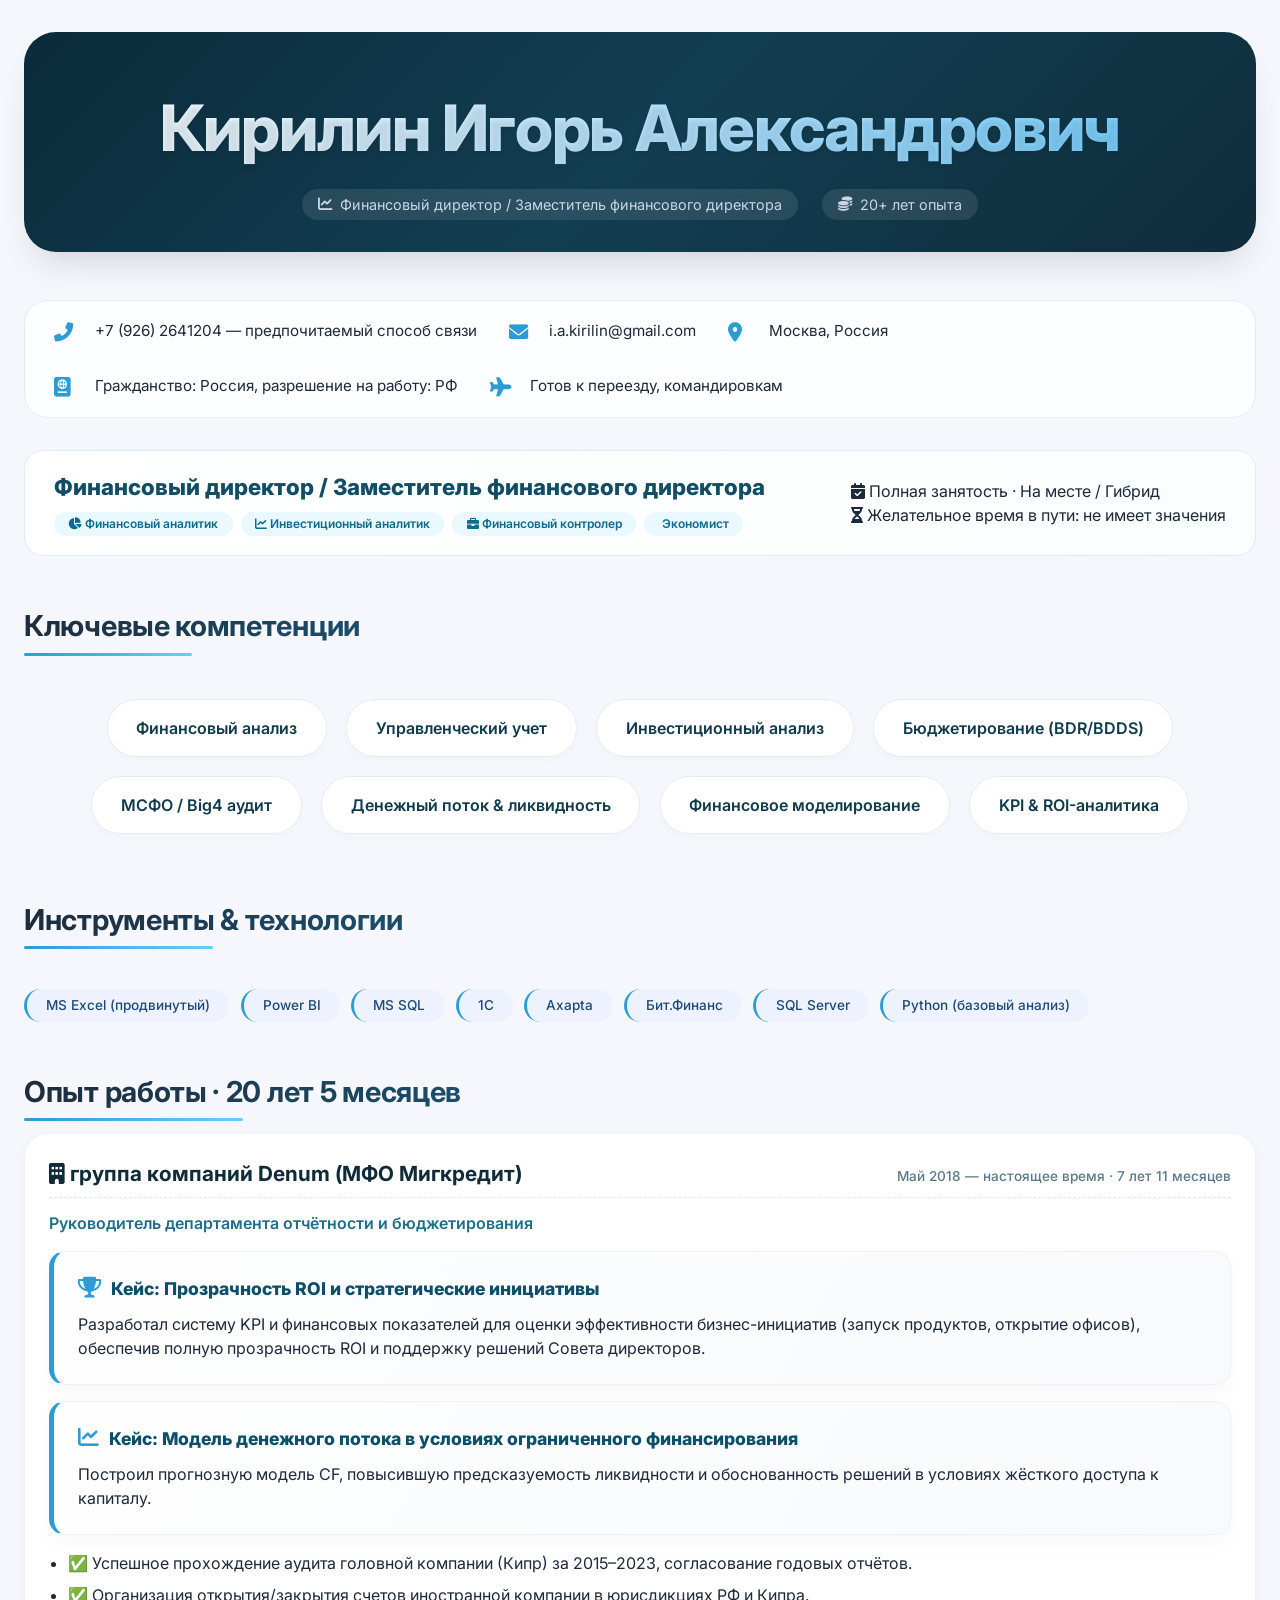
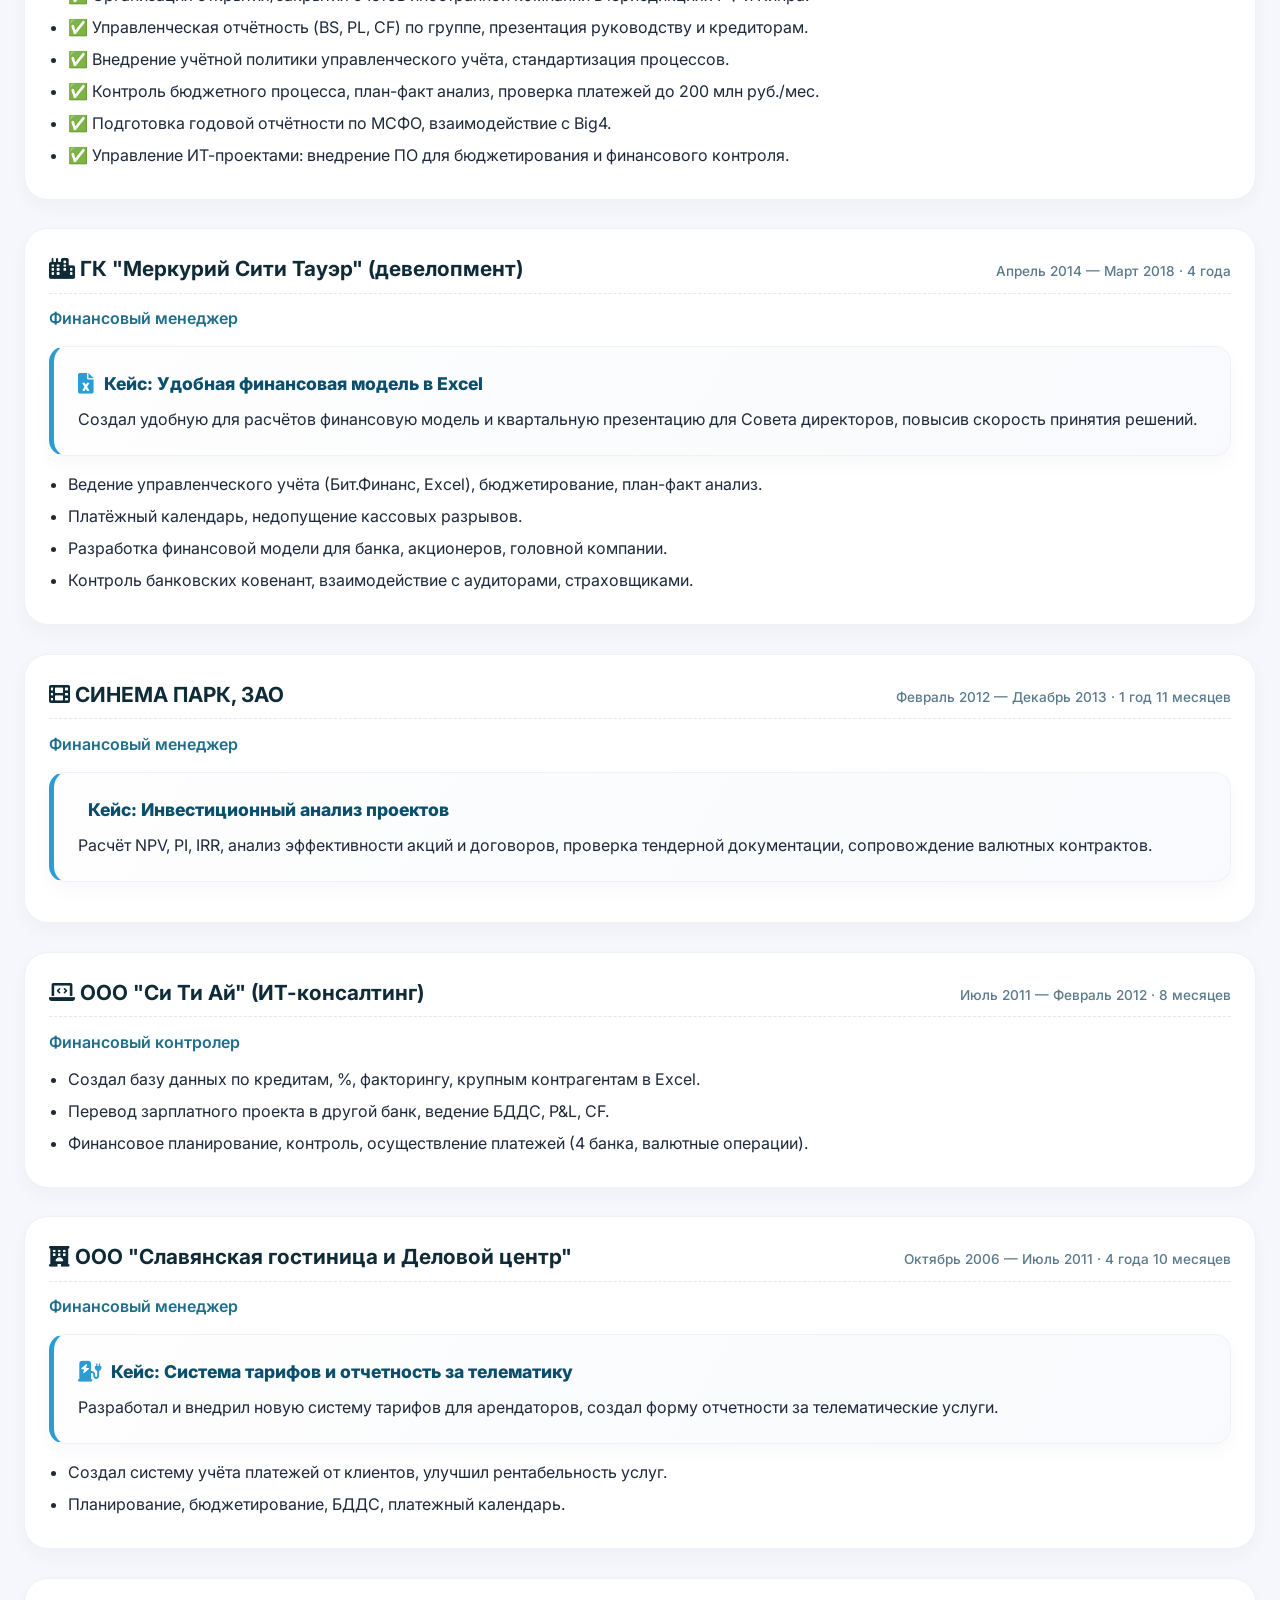
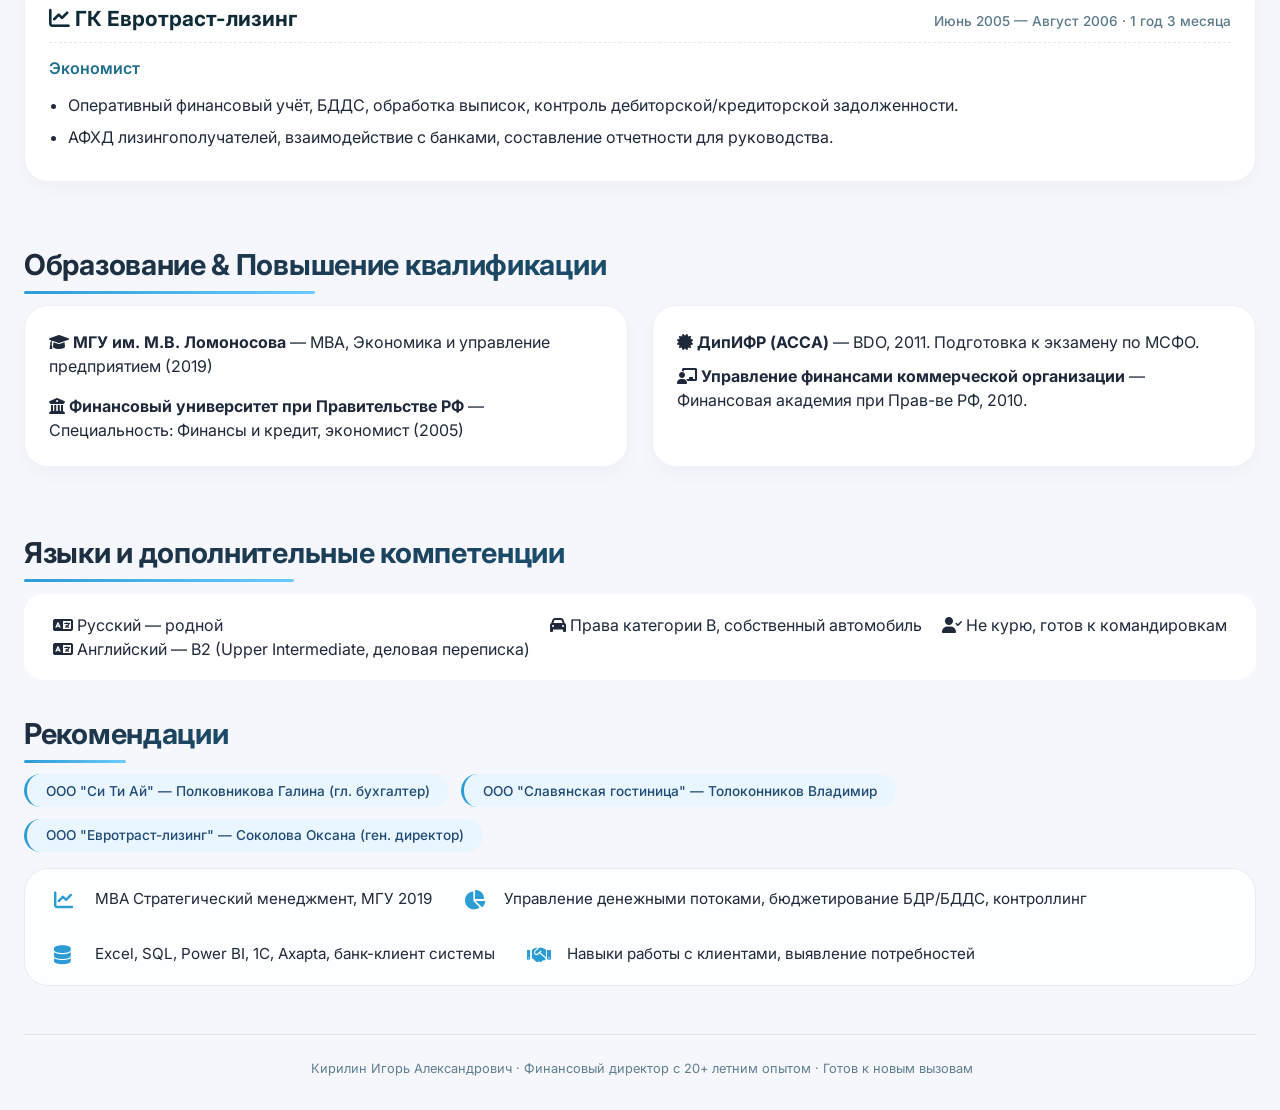
==== index.html @ cd9cd16f "index.html" ====
<html lang="ru">
<head>
  <meta charset="UTF-8">
  <meta name="viewport" content="width=device-width, initial-scale=1.0, viewport-fit=cover">
  <title>Игорь Кирилин | Финансовый директор | Резюме</title>
  <link rel="preconnect" href="https://fonts.googleapis.com">
  <link rel="preconnect" href="https://fonts.gstatic.com" crossorigin>
  <link href="https://fonts.googleapis.com/css2?family=Inter:opsz,wght@14..32,300;14..32,400;14..32,500;14..32,600;14..32,700;14..32,800&display=swap" rel="stylesheet">
  <link rel="stylesheet" href="https://cdnjs.cloudflare.com/ajax/libs/font-awesome/6.0.0-beta3/css/all.min.css">
  <style>
    * {
      margin: 0;
      padding: 0;
      box-sizing: border-box;
    }

    body {
      font-family: 'Inter', sans-serif;
      background: #f5f7fc;
      color: #1e293b;
      line-height: 1.5;
      scroll-behavior: smooth;
    }

    .container {
      max-width: 1280px;
      margin: 0 auto;
      padding: 2rem 1.5rem;
    }

    /* Современный градиентный заголовок с прозрачностью текста */
    .hero {
      text-align: center;
      margin-bottom: 3rem;
      padding: 3rem 1rem 2rem;
      background: linear-gradient(135deg, #0b2b3b 0%, #123e52 50%, #0f2c3a 100%);
      border-radius: 2rem;
      box-shadow: 0 20px 35px -12px rgba(0,0,0,0.15);
    }

    .hero-name {
      font-size: clamp(2.2rem, 7vw, 4rem);
      font-weight: 800;
      background: linear-gradient(120deg, #FFFFFF, #B9E6FF, #6BCBFF);
      background-clip: text;
      -webkit-background-clip: text;
      color: transparent;
      letter-spacing: -0.02em;
      text-shadow: 0 2px 5px rgba(0,0,0,0.1);
      margin-bottom: 0.5rem;
    }

    .hero-tagline {
      font-size: 1.2rem;
      color: #cbd5e6;
      display: flex;
      flex-wrap: wrap;
      justify-content: center;
      gap: 1.5rem;
      margin-top: 0.8rem;
    }

    .hero-tagline span {
      display: inline-flex;
      align-items: center;
      gap: 8px;
      background: rgba(255,255,255,0.1);
      backdrop-filter: blur(4px);
      padding: 0.3rem 1rem;
      border-radius: 40px;
      font-size: 0.9rem;
    }

    /* Карточки навыков с анимацией при наведении */
    .skills-grid {
      display: flex;
      flex-wrap: wrap;
      gap: 1.2rem;
      justify-content: center;
      margin: 2rem 0;
    }
    .skill-card {
      background: white;
      padding: 1rem 1.8rem;
      border-radius: 60px;
      font-weight: 600;
      font-size: 1rem;
      box-shadow: 0 4px 10px rgba(0,0,0,0.02);
      border: 1px solid #e2edf2;
      transition: all 0.3s ease;
      cursor: default;
      backdrop-filter: blur(2px);
      color: #0f3b4c;
    }
    .skill-card:hover {
      transform: translateY(-5px) scale(1.02);
      background: linear-gradient(145deg, #ffffff, #f0f9ff);
      border-color: #2c9cd4;
      box-shadow: 0 15px 25px -12px rgba(28, 125, 180, 0.25);
      color: #106a8f;
    }

    /* Сетка инструментов в виде тегов */
    .tools-tag-cloud {
      display: flex;
      flex-wrap: wrap;
      gap: 0.7rem;
      margin: 1.8rem 0 1rem;
    }
    .tools-tag {
      background: #eef2ff;
      padding: 0.4rem 1.2rem;
      border-radius: 30px;
      font-size: 0.85rem;
      font-weight: 500;
      color: #1e4a76;
      transition: all 0.2s;
      border-left: 3px solid #2c9cd4;
    }
    .tools-tag:hover {
      background: #2c9cd4;
      color: white;
      transform: translateY(-2px);
    }

    /* акцентные элементы и визуальная иерархия */
    .section-title {
      font-size: 1.8rem;
      font-weight: 700;
      margin: 2rem 0 1.2rem 0;
      position: relative;
      display: inline-block;
      background: linear-gradient(135deg, #1e2a3a, #1b4f6e);
      background-clip: text;
      -webkit-background-clip: text;
      color: transparent;
      letter-spacing: -0.3px;
    }
    .section-title:after {
      content: '';
      position: absolute;
      bottom: -8px;
      left: 0;
      width: 50%;
      height: 3px;
      background: linear-gradient(90deg, #2c9cd4, #6bcbff);
      border-radius: 3px;
    }

    .job-card, .case-block {
      background: white;
      border-radius: 1.5rem;
      padding: 1.5rem;
      margin-bottom: 1.8rem;
      box-shadow: 0 8px 20px rgba(0,0,0,0.03);
      border: 1px solid #eef2f8;
      transition: all 0.25s;
    }
    .job-card:hover {
      border-color: #cbe5fe;
      box-shadow: 0 15px 30px -12px rgba(0, 80, 100, 0.1);
    }

    /* выделенные блоки кейсов */
    .case-block {
      background: linear-gradient(120deg, #fefefe, #f8fafd);
      border-left: 5px solid #2c9cd4;
      border-radius: 1rem;
      margin: 1rem 0;
    }
    .case-title {
      font-weight: 800;
      color: #0b4f6c;
      font-size: 1.1rem;
      display: flex;
      align-items: center;
      gap: 0.6rem;
      margin-bottom: 0.6rem;
    }
    .case-title i {
      color: #2c9cd4;
      font-size: 1.3rem;
    }

    .company-header {
      display: flex;
      justify-content: space-between;
      flex-wrap: wrap;
      align-items: baseline;
      margin-bottom: 0.8rem;
      border-bottom: 1px dashed #e2e8f0;
      padding-bottom: 0.5rem;
    }
    .company-name {
      font-size: 1.3rem;
      font-weight: 700;
      color: #0f2b38;
    }
    .date {
      font-weight: 500;
      color: #5a7a8c;
      font-size: 0.85rem;
    }
    .position {
      font-weight: 600;
      color: #1f6e8c;
      margin: 0.6rem 0;
      font-size: 1rem;
    }
    .achievements {
      margin-top: 0.8rem;
      padding-left: 1.2rem;
    }
    .achievements li {
      margin-bottom: 0.5rem;
    }
    .grid-2col {
      display: grid;
      grid-template-columns: repeat(auto-fit, minmax(300px, 1fr));
      gap: 1.5rem;
    }

    .info-row {
      display: flex;
      flex-wrap: wrap;
      gap: 2rem;
      background: #ffffffcc;
      backdrop-filter: blur(4px);
      border-radius: 1.5rem;
      padding: 1.2rem 1.8rem;
      margin-bottom: 2rem;
      border: 1px solid #e2edf2;
    }
    .info-item {
      display: flex;
      align-items: center;
      gap: 12px;
      font-size: 0.95rem;
    }
    .info-item i {
      width: 1.8rem;
      color: #2c9cd4;
      font-size: 1.2rem;
    }

    /* адаптивность */
    @media (max-width: 768px) {
      .container {
        padding: 1rem;
      }
      .hero {
        padding: 1.8rem 1rem;
      }
      .company-header {
        flex-direction: column;
        gap: 6px;
      }
      .section-title {
        font-size: 1.5rem;
      }
      .info-row {
        flex-direction: column;
        gap: 0.8rem;
      }
      .skill-card {
        padding: 0.6rem 1.2rem;
        font-size: 0.85rem;
      }
    }

    .badge-accent {
      background: #eaf9ff;
      border-radius: 40px;
      padding: 0.2rem 0.9rem;
      font-size: 0.75rem;
      font-weight: 600;
      color: #0c6b8f;
      display: inline-block;
    }
    .contact-buttons {
      margin-top: 0.5rem;
    }
    footer {
      text-align: center;
      margin-top: 3rem;
      padding-top: 1.5rem;
      border-top: 1px solid #dce5ec;
      color: #5f7f90;
      font-size: 0.8rem;
    }
    .language-tag, .driving-tag {
      background: #ecfdf5;
      padding: 0.2rem 1rem;
      border-radius: 20px;
      display: inline-flex;
      align-items: center;
      gap: 5px;
    }
  </style>
</head>
<body>
<div class="container">
  <!-- Герой с градиентным прозрачным текстом -->
  <div class="hero">
    <div class="hero-name">Кирилин Игорь Александрович</div>
    <div class="hero-tagline">
      <span><i class="fas fa-chart-line"></i> Финансовый директор / Заместитель финансового директора</span>
      <span><i class="fas fa-coins"></i> 20+ лет опыта</span>
    </div>
  </div>

  <!-- Контактная информация + личные данные -->
  <div class="info-row">
    <div class="info-item"><i class="fas fa-phone-alt"></i> +7 (926) 2641204 — предпочитаемый способ связи</div>
    <div class="info-item"><i class="fas fa-envelope"></i> i.a.kirilin@gmail.com</div>
    <div class="info-item"><i class="fas fa-map-marker-alt"></i> Москва, Россия</div>
    <div class="info-item"><i class="fas fa-passport"></i> Гражданство: Россия, разрешение на работу: РФ</div>
    <div class="info-item"><i class="fas fa-plane"></i> Готов к переезду, командировкам</div>
  </div>

  <!-- Желаемая позиция и специализации -->
  <div style="background: linear-gradient(115deg, #ffffff, #fbfefe); border-radius: 1.2rem; padding: 1.2rem 1.8rem; margin-bottom: 1rem; border: 1px solid #dceef5;">
    <div style="display: flex; flex-wrap: wrap; justify-content: space-between; align-items: center; gap: 1rem;">
      <div>
        <h3 style="font-weight: 800; font-size: 1.4rem; color: #114e66;">Финансовый директор / Заместитель финансового директора</h3>
        <div style="display: flex; flex-wrap: wrap; gap: 0.5rem; margin-top: 0.5rem;">
          <span class="badge-accent"><i class="fas fa-chart-pie"></i> Финансовый аналитик</span>
          <span class="badge-accent"><i class="fas fa-chart-line"></i> Инвестиционный аналитик</span>
          <span class="badge-accent"><i class="fas fa-briefcase"></i> Финансовый контролер</span>
          <span class="badge-accent"><i class="fas fa-chart-simple"></i> Экономист</span>
        </div>
      </div>
      <div>
        <div><i class="fas fa-calendar-check"></i> Полная занятость · На месте / Гибрид</div>
        <div><i class="fas fa-hourglass-half"></i> Желательное время в пути: не имеет значения</div>
      </div>
    </div>
  </div>

  <!-- Карточки навыков (навыки с анимацией) -->
  <div>
    <div class="section-title">Ключевые компетенции</div>
    <div class="skills-grid">
      <div class="skill-card">Финансовый анализ</div>
      <div class="skill-card">Управленческий учет</div>
      <div class="skill-card">Инвестиционный анализ</div>
      <div class="skill-card">Бюджетирование (BDR/BDDS)</div>
      <div class="skill-card">МСФО / Big4 аудит</div>
      <div class="skill-card">Денежный поток & ликвидность</div>
      <div class="skill-card">Финансовое моделирование</div>
      <div class="skill-card">KPI & ROI-аналитика</div>
    </div>
  </div>

  <!-- Сетка инструментов в виде тегов -->
  <div>
    <div class="section-title">Инструменты & технологии</div>
    <div class="tools-tag-cloud">
      <span class="tools-tag">MS Excel (продвинутый)</span>
      <span class="tools-tag">Power BI</span>
      <span class="tools-tag">MS SQL</span>
      <span class="tools-tag">1С</span>
      <span class="tools-tag">Axapta</span>
      <span class="tools-tag">Бит.Финанс</span>
      <span class="tools-tag">SQL Server</span>
      <span class="tools-tag">Python (базовый анализ)</span>
    </div>
  </div>

  <!-- Опыт работы с примерами кейсов в выделенных блоках -->
  <div>
    <div class="section-title">Опыт работы · 20 лет 5 месяцев</div>
    
    <!-- Кейс 1: группа Denum -->
    <div class="job-card">
      <div class="company-header">
        <span class="company-name"><i class="fas fa-building"></i> группа компаний Denum (МФО Мигкредит)</span>
        <span class="date">Май 2018 — настоящее время · 7 лет 11 месяцев</span>
      </div>
      <div class="position">Руководитель департамента отчётности и бюджетирования</div>
      <div class="case-block">
        <div class="case-title"><i class="fas fa-trophy"></i> Кейс: Прозрачность ROI и стратегические инициативы</div>
        <div>Разработал систему KPI и финансовых показателей для оценки эффективности бизнес-инициатив (запуск продуктов, открытие офисов), обеспечив полную прозрачность ROI и поддержку решений Совета директоров.</div>
      </div>
      <div class="case-block">
        <div class="case-title"><i class="fas fa-chart-line"></i> Кейс: Модель денежного потока в условиях ограниченного финансирования</div>
        <div>Построил прогнозную модель CF, повысившую предсказуемость ликвидности и обоснованность решений в условиях жёсткого доступа к капиталу.</div>
      </div>
      <ul class="achievements">
        <li>✅ Успешное прохождение аудита головной компании (Кипр) за 2015–2023, согласование годовых отчётов.</li>
        <li>✅ Организация открытия/закрытия счетов иностранной компании в юрисдикциях РФ и Кипра.</li>
        <li>✅ Управленческая отчётность (BS, PL, CF) по группе, презентация руководству и кредиторам.</li>
        <li>✅ Внедрение учётной политики управленческого учёта, стандартизация процессов.</li>
        <li>✅ Контроль бюджетного процесса, план-факт анализ, проверка платежей до 200 млн руб./мес.</li>
        <li>✅ Подготовка годовой отчётности по МСФО, взаимодействие с Big4.</li>
        <li>✅ Управление ИТ-проектами: внедрение ПО для бюджетирования и финансового контроля.</li>
      </ul>
    </div>

    <!-- Опыт: Меркурий Сити Тауэр -->
    <div class="job-card">
      <div class="company-header">
        <span class="company-name"><i class="fas fa-city"></i> ГК "Меркурий Сити Тауэр" (девелопмент)</span>
        <span class="date">Апрель 2014 — Март 2018 · 4 года</span>
      </div>
      <div class="position">Финансовый менеджер</div>
      <div class="case-block">
        <div class="case-title"><i class="fas fa-file-excel"></i> Кейс: Удобная финансовая модель в Excel</div>
        <div>Создал удобную для расчётов финансовую модель и квартальную презентацию для Совета директоров, повысив скорость принятия решений.</div>
      </div>
      <ul class="achievements">
        <li>Ведение управленческого учёта (Бит.Финанс, Excel), бюджетирование, план-факт анализ.</li>
        <li>Платёжный календарь, недопущение кассовых разрывов.</li>
        <li>Разработка финансовой модели для банка, акционеров, головной компании.</li>
        <li>Контроль банковских ковенант, взаимодействие с аудиторами, страховщиками.</li>
      </ul>
    </div>

    <!-- СИНЕМА ПАРК + другие блоки кратко, но с выделенными достижениями -->
    <div class="job-card">
      <div class="company-header">
        <span class="company-name"><i class="fas fa-film"></i> СИНЕМА ПАРК, ЗАО</span>
        <span class="date">Февраль 2012 — Декабрь 2013 · 1 год 11 месяцев</span>
      </div>
      <div class="position">Финансовый менеджер</div>
      <div class="case-block">
        <div class="case-title"><i class="fas fa-chart-simple"></i> Кейс: Инвестиционный анализ проектов</div>
        <div>Расчёт NPV, PI, IRR, анализ эффективности акций и договоров, проверка тендерной документации, сопровождение валютных контрактов.</div>
      </div>
    </div>

    <div class="job-card">
      <div class="company-header">
        <span class="company-name"><i class="fas fa-laptop-code"></i> ООО "Си Ти Ай" (ИТ-консалтинг)</span>
        <span class="date">Июль 2011 — Февраль 2012 · 8 месяцев</span>
      </div>
      <div class="position">Финансовый контролер</div>
      <ul class="achievements">
        <li>Создал базу данных по кредитам, %, факторингу, крупным контрагентам в Excel.</li>
        <li>Перевод зарплатного проекта в другой банк, ведение БДДС, P&L, CF.</li>
        <li>Финансовое планирование, контроль, осуществление платежей (4 банка, валютные операции).</li>
      </ul>
    </div>

    <div class="job-card">
      <div class="company-header">
        <span class="company-name"><i class="fas fa-hotel"></i> ООО "Славянская гостиница и Деловой центр"</span>
        <span class="date">Октябрь 2006 — Июль 2011 · 4 года 10 месяцев</span>
      </div>
      <div class="position">Финансовый менеджер</div>
      <div class="case-block">
        <div class="case-title"><i class="fas fa-charging-station"></i> Кейс: Система тарифов и отчетность за телематику</div>
        <div>Разработал и внедрил новую систему тарифов для арендаторов, создал форму отчетности за телематические услуги.</div>
      </div>
      <ul class="achievements">
        <li>Создал систему учёта платежей от клиентов, улучшил рентабельность услуг.</li>
        <li>Планирование, бюджетирование, БДДС, платежный календарь.</li>
      </ul>
    </div>

    <div class="job-card">
      <div class="company-header">
        <span class="company-name"><i class="fas fa-chart-line"></i> ГК Евротраст-лизинг</span>
        <span class="date">Июнь 2005 — Август 2006 · 1 год 3 месяца</span>
      </div>
      <div class="position">Экономист</div>
      <ul class="achievements">
        <li>Оперативный финансовый учёт, БДДС, обработка выписок, контроль дебиторской/кредиторской задолженности.</li>
        <li>АФХД лизингополучателей, взаимодействие с банками, составление отчетности для руководства.</li>
      </ul>
    </div>
  </div>

  <!-- Образование и курсы -->
  <div>
    <div class="section-title">Образование & Повышение квалификации</div>
    <div class="grid-2col">
      <div class="job-card" style="margin-bottom:0;">
        <div><i class="fas fa-graduation-cap"></i> <strong>МГУ им. М.В. Ломоносова</strong> — MBA, Экономика и управление предприятием (2019)</div>
        <div style="margin-top: 1rem;"><i class="fas fa-university"></i> <strong>Финансовый университет при Правительстве РФ</strong> — Специальность: Финансы и кредит, экономист (2005)</div>
      </div>
      <div class="job-card" style="margin-bottom:0;">
        <div><i class="fas fa-certificate"></i> <strong>ДипИФР (ACCA)</strong> — BDO, 2011. Подготовка к экзамену по МСФО.</div>
        <div style="margin-top: 0.6rem;"><i class="fas fa-chalkboard-user"></i> <strong>Управление финансами коммерческой организации</strong> — Финансовая академия при Прав-ве РФ, 2010.</div>
      </div>
    </div>
  </div>

  <!-- Навыки / языки / доп. инфо -->
  <div style="margin-top: 2rem;">
    <div class="section-title">Языки и дополнительные компетенции</div>
    <div style="display: flex; flex-wrap: wrap; gap: 1rem; justify-content: space-between; background: white; border-radius: 1.2rem; padding: 1.2rem 1.8rem;">
      <div><i class="fas fa-language"></i> Русский — родной<br><i class="fas fa-language"></i> Английский — B2 (Upper Intermediate, деловая переписка)</div>
      <div><i class="fas fa-car"></i> Права категории B, собственный автомобиль</div>
      <div><i class="fas fa-user-check"></i> Не курю, готов к командировкам</div>
    </div>
  </div>

  <!-- Рекомендации и дополнительная информация -->
  <div>
    <div class="section-title">Рекомендации</div>
    <div class="tools-tag-cloud" style="margin-top: 0;">
      <span class="tools-tag" style="background: #eaf6ff;">ООО "Си Ти Ай" — Полковникова Галина (гл. бухгалтер)</span>
      <span class="tools-tag" style="background: #eaf6ff;">ООО "Славянская гостиница" — Толоконников Владимир</span>
      <span class="tools-tag" style="background: #eaf6ff;">ООО "Евротраст-лизинг" — Соколова Оксана (ген. директор)</span>
    </div>
    <div class="info-row" style="margin-top: 1rem;">
      <div class="info-item"><i class="fas fa-chart-line"></i> MBA Стратегический менеджмент, МГУ 2019</div>
      <div class="info-item"><i class="fas fa-chart-pie"></i> Управление денежными потоками, бюджетирование БДР/БДДС, контроллинг</div>
      <div class="info-item"><i class="fas fa-database"></i> Excel, SQL, Power BI, 1С, Axapta, банк-клиент системы</div>
      <div class="info-item"><i class="fas fa-handshake"></i> Навыки работы с клиентами, выявление потребностей</div>
    </div>
  </div>

  <footer>
    <i class="fas fa-chart-simple"></i> Кирилин Игорь Александрович · Финансовый директор с 20+ летним опытом · Готов к новым вызовам
  </footer>
</div>
</body>
</html>
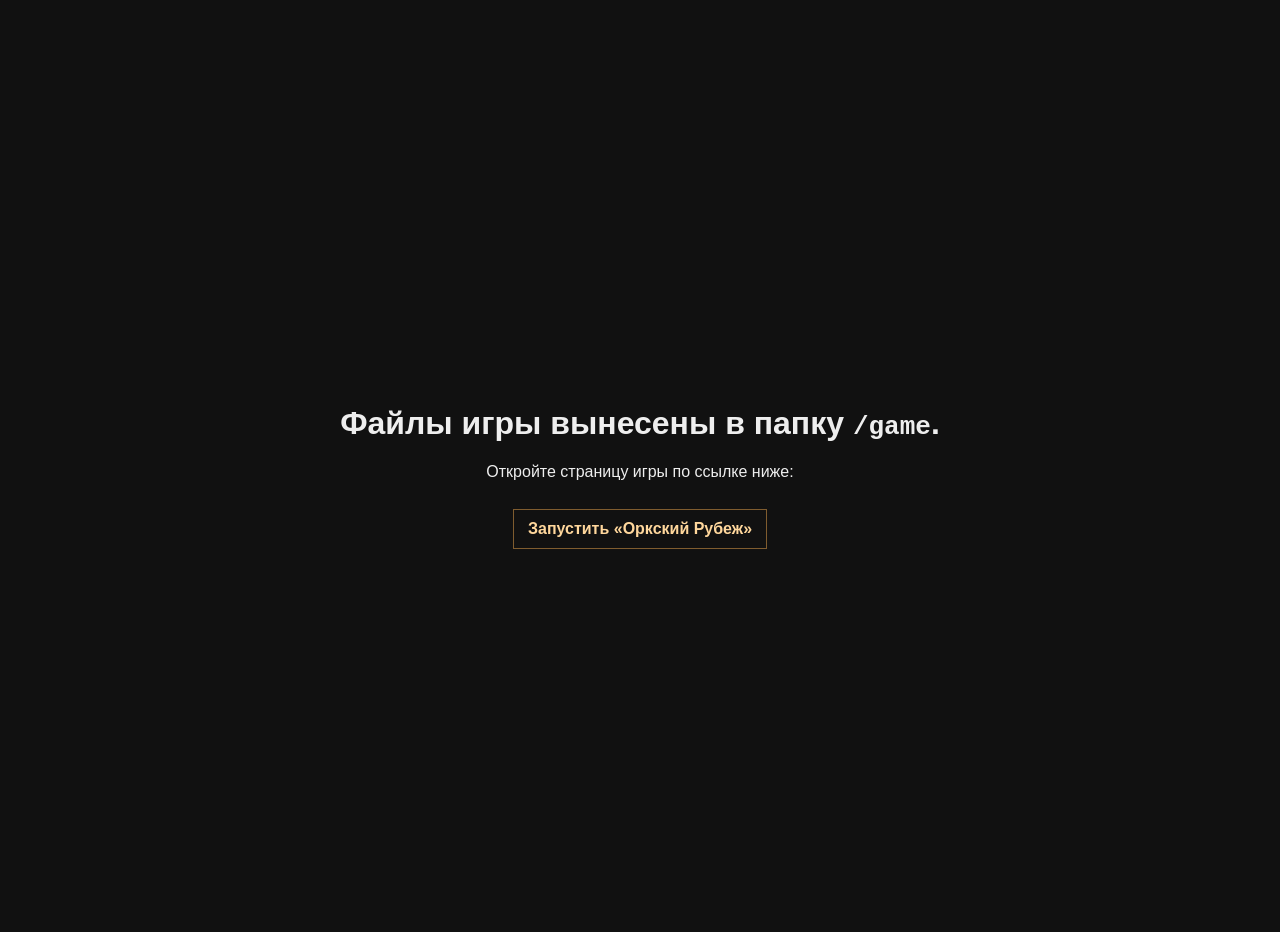
==== commit 1b6c2525: "fix: provide downloadable base64 archive when binary zip is hidden" ====
--- a/index.html
+++ b/index.html
@@ -1,520 +1,37 @@
+<!doctype html>
 <html lang="ru">
 <head>
-  <meta charset="UTF-8">
-  <meta name="viewport" content="width=device-width, initial-scale=1.0, viewport-fit=cover">
-  <title>Игорь Кирилин | Финансовый директор | Резюме</title>
-  <link rel="preconnect" href="https://fonts.googleapis.com">
-  <link rel="preconnect" href="https://fonts.gstatic.com" crossorigin>
-  <link href="https://fonts.googleapis.com/css2?family=Inter:opsz,wght@14..32,300;14..32,400;14..32,500;14..32,600;14..32,700;14..32,800&display=swap" rel="stylesheet">
-  <link rel="stylesheet" href="https://cdnjs.cloudflare.com/ajax/libs/font-awesome/6.0.0-beta3/css/all.min.css">
+  <meta charset="UTF-8" />
+  <meta name="viewport" content="width=device-width, initial-scale=1.0" />
+  <title>Оркский Рубеж</title>
   <style>
-    * {
+    body {
       margin: 0;
-      padding: 0;
-      box-sizing: border-box;
+      min-height: 100vh;
+      display: grid;
+      place-items: center;
+      font-family: Arial, sans-serif;
+      background: #111;
+      color: #eee;
+      text-align: center;
+      padding: 16px;
     }
-
-    body {
-      font-family: 'Inter', sans-serif;
-      background: #f5f7fc;
-      color: #1e293b;
-      line-height: 1.5;
-      scroll-behavior: smooth;
-    }
-
-    .container {
-      max-width: 1280px;
-      margin: 0 auto;
-      padding: 2rem 1.5rem;
-    }
-
-    /* Современный градиентный заголовок с прозрачностью текста */
-    .hero {
-      text-align: center;
-      margin-bottom: 3rem;
-      padding: 3rem 1rem 2rem;
-      background: linear-gradient(135deg, #0b2b3b 0%, #123e52 50%, #0f2c3a 100%);
-      border-radius: 2rem;
-      box-shadow: 0 20px 35px -12px rgba(0,0,0,0.15);
-    }
-
-    .hero-name {
-      font-size: clamp(2.2rem, 7vw, 4rem);
-      font-weight: 800;
-      background: linear-gradient(120deg, #FFFFFF, #B9E6FF, #6BCBFF);
-      background-clip: text;
-      -webkit-background-clip: text;
-      color: transparent;
-      letter-spacing: -0.02em;
-      text-shadow: 0 2px 5px rgba(0,0,0,0.1);
-      margin-bottom: 0.5rem;
-    }
-
-    .hero-tagline {
-      font-size: 1.2rem;
-      color: #cbd5e6;
-      display: flex;
-      flex-wrap: wrap;
-      justify-content: center;
-      gap: 1.5rem;
-      margin-top: 0.8rem;
-    }
-
-    .hero-tagline span {
-      display: inline-flex;
-      align-items: center;
-      gap: 8px;
-      background: rgba(255,255,255,0.1);
-      backdrop-filter: blur(4px);
-      padding: 0.3rem 1rem;
-      border-radius: 40px;
-      font-size: 0.9rem;
-    }
-
-    /* Карточки навыков с анимацией при наведении */
-    .skills-grid {
-      display: flex;
-      flex-wrap: wrap;
-      gap: 1.2rem;
-      justify-content: center;
-      margin: 2rem 0;
-    }
-    .skill-card {
-      background: white;
-      padding: 1rem 1.8rem;
-      border-radius: 60px;
-      font-weight: 600;
-      font-size: 1rem;
-      box-shadow: 0 4px 10px rgba(0,0,0,0.02);
-      border: 1px solid #e2edf2;
-      transition: all 0.3s ease;
-      cursor: default;
-      backdrop-filter: blur(2px);
-      color: #0f3b4c;
-    }
-    .skill-card:hover {
-      transform: translateY(-5px) scale(1.02);
-      background: linear-gradient(145deg, #ffffff, #f0f9ff);
-      border-color: #2c9cd4;
-      box-shadow: 0 15px 25px -12px rgba(28, 125, 180, 0.25);
-      color: #106a8f;
-    }
-
-    /* Сетка инструментов в виде тегов */
-    .tools-tag-cloud {
-      display: flex;
-      flex-wrap: wrap;
-      gap: 0.7rem;
-      margin: 1.8rem 0 1rem;
-    }
-    .tools-tag {
-      background: #eef2ff;
-      padding: 0.4rem 1.2rem;
-      border-radius: 30px;
-      font-size: 0.85rem;
-      font-weight: 500;
-      color: #1e4a76;
-      transition: all 0.2s;
-      border-left: 3px solid #2c9cd4;
-    }
-    .tools-tag:hover {
-      background: #2c9cd4;
-      color: white;
-      transform: translateY(-2px);
-    }
-
-    /* акцентные элементы и визуальная иерархия */
-    .section-title {
-      font-size: 1.8rem;
+    a {
+      display: inline-block;
+      margin-top: 12px;
+      color: #ffd79c;
       font-weight: 700;
-      margin: 2rem 0 1.2rem 0;
-      position: relative;
-      display: inline-block;
-      background: linear-gradient(135deg, #1e2a3a, #1b4f6e);
-      background-clip: text;
-      -webkit-background-clip: text;
-      color: transparent;
-      letter-spacing: -0.3px;
-    }
-    .section-title:after {
-      content: '';
-      position: absolute;
-      bottom: -8px;
-      left: 0;
-      width: 50%;
-      height: 3px;
-      background: linear-gradient(90deg, #2c9cd4, #6bcbff);
-      border-radius: 3px;
-    }
-
-    .job-card, .case-block {
-      background: white;
-      border-radius: 1.5rem;
-      padding: 1.5rem;
-      margin-bottom: 1.8rem;
-      box-shadow: 0 8px 20px rgba(0,0,0,0.03);
-      border: 1px solid #eef2f8;
-      transition: all 0.25s;
-    }
-    .job-card:hover {
-      border-color: #cbe5fe;
-      box-shadow: 0 15px 30px -12px rgba(0, 80, 100, 0.1);
-    }
-
-    /* выделенные блоки кейсов */
-    .case-block {
-      background: linear-gradient(120deg, #fefefe, #f8fafd);
-      border-left: 5px solid #2c9cd4;
-      border-radius: 1rem;
-      margin: 1rem 0;
-    }
-    .case-title {
-      font-weight: 800;
-      color: #0b4f6c;
-      font-size: 1.1rem;
-      display: flex;
-      align-items: center;
-      gap: 0.6rem;
-      margin-bottom: 0.6rem;
-    }
-    .case-title i {
-      color: #2c9cd4;
-      font-size: 1.3rem;
-    }
-
-    .company-header {
-      display: flex;
-      justify-content: space-between;
-      flex-wrap: wrap;
-      align-items: baseline;
-      margin-bottom: 0.8rem;
-      border-bottom: 1px dashed #e2e8f0;
-      padding-bottom: 0.5rem;
-    }
-    .company-name {
-      font-size: 1.3rem;
-      font-weight: 700;
-      color: #0f2b38;
-    }
-    .date {
-      font-weight: 500;
-      color: #5a7a8c;
-      font-size: 0.85rem;
-    }
-    .position {
-      font-weight: 600;
-      color: #1f6e8c;
-      margin: 0.6rem 0;
-      font-size: 1rem;
-    }
-    .achievements {
-      margin-top: 0.8rem;
-      padding-left: 1.2rem;
-    }
-    .achievements li {
-      margin-bottom: 0.5rem;
-    }
-    .grid-2col {
-      display: grid;
-      grid-template-columns: repeat(auto-fit, minmax(300px, 1fr));
-      gap: 1.5rem;
-    }
-
-    .info-row {
-      display: flex;
-      flex-wrap: wrap;
-      gap: 2rem;
-      background: #ffffffcc;
-      backdrop-filter: blur(4px);
-      border-radius: 1.5rem;
-      padding: 1.2rem 1.8rem;
-      margin-bottom: 2rem;
-      border: 1px solid #e2edf2;
-    }
-    .info-item {
-      display: flex;
-      align-items: center;
-      gap: 12px;
-      font-size: 0.95rem;
-    }
-    .info-item i {
-      width: 1.8rem;
-      color: #2c9cd4;
-      font-size: 1.2rem;
-    }
-
-    /* адаптивность */
-    @media (max-width: 768px) {
-      .container {
-        padding: 1rem;
-      }
-      .hero {
-        padding: 1.8rem 1rem;
-      }
-      .company-header {
-        flex-direction: column;
-        gap: 6px;
-      }
-      .section-title {
-        font-size: 1.5rem;
-      }
-      .info-row {
-        flex-direction: column;
-        gap: 0.8rem;
-      }
-      .skill-card {
-        padding: 0.6rem 1.2rem;
-        font-size: 0.85rem;
-      }
-    }
-
-    .badge-accent {
-      background: #eaf9ff;
-      border-radius: 40px;
-      padding: 0.2rem 0.9rem;
-      font-size: 0.75rem;
-      font-weight: 600;
-      color: #0c6b8f;
-      display: inline-block;
-    }
-    .contact-buttons {
-      margin-top: 0.5rem;
-    }
-    footer {
-      text-align: center;
-      margin-top: 3rem;
-      padding-top: 1.5rem;
-      border-top: 1px solid #dce5ec;
-      color: #5f7f90;
-      font-size: 0.8rem;
-    }
-    .language-tag, .driving-tag {
-      background: #ecfdf5;
-      padding: 0.2rem 1rem;
-      border-radius: 20px;
-      display: inline-flex;
-      align-items: center;
-      gap: 5px;
+      text-decoration: none;
+      border: 1px solid #7f5c2f;
+      padding: 10px 14px;
     }
   </style>
 </head>
 <body>
-<div class="container">
-  <!-- Герой с градиентным прозрачным текстом -->
-  <div class="hero">
-    <div class="hero-name">Кирилин Игорь Александрович</div>
-    <div class="hero-tagline">
-      <span><i class="fas fa-chart-line"></i> Финансовый директор / Заместитель финансового директора</span>
-      <span><i class="fas fa-coins"></i> 20+ лет опыта</span>
-    </div>
-  </div>
-
-  <!-- Контактная информация + личные данные -->
-  <div class="info-row">
-    <div class="info-item"><i class="fas fa-phone-alt"></i> +7 (926) 2641204 — предпочитаемый способ связи</div>
-    <div class="info-item"><i class="fas fa-envelope"></i> i.a.kirilin@gmail.com</div>
-    <div class="info-item"><i class="fas fa-map-marker-alt"></i> Москва, Россия</div>
-    <div class="info-item"><i class="fas fa-passport"></i> Гражданство: Россия, разрешение на работу: РФ</div>
-    <div class="info-item"><i class="fas fa-plane"></i> Готов к переезду, командировкам</div>
-  </div>
-
-  <!-- Желаемая позиция и специализации -->
-  <div style="background: linear-gradient(115deg, #ffffff, #fbfefe); border-radius: 1.2rem; padding: 1.2rem 1.8rem; margin-bottom: 1rem; border: 1px solid #dceef5;">
-    <div style="display: flex; flex-wrap: wrap; justify-content: space-between; align-items: center; gap: 1rem;">
-      <div>
-        <h3 style="font-weight: 800; font-size: 1.4rem; color: #114e66;">Финансовый директор / Заместитель финансового директора</h3>
-        <div style="display: flex; flex-wrap: wrap; gap: 0.5rem; margin-top: 0.5rem;">
-          <span class="badge-accent"><i class="fas fa-chart-pie"></i> Финансовый аналитик</span>
-          <span class="badge-accent"><i class="fas fa-chart-line"></i> Инвестиционный аналитик</span>
-          <span class="badge-accent"><i class="fas fa-briefcase"></i> Финансовый контролер</span>
-          <span class="badge-accent"><i class="fas fa-chart-simple"></i> Экономист</span>
-        </div>
-      </div>
-      <div>
-        <div><i class="fas fa-calendar-check"></i> Полная занятость · На месте / Гибрид</div>
-        <div><i class="fas fa-hourglass-half"></i> Желательное время в пути: не имеет значения</div>
-      </div>
-    </div>
-  </div>
-
-  <!-- Карточки навыков (навыки с анимацией) -->
-  <div>
-    <div class="section-title">Ключевые компетенции</div>
-    <div class="skills-grid">
-      <div class="skill-card">Финансовый анализ</div>
-      <div class="skill-card">Управленческий учет</div>
-      <div class="skill-card">Инвестиционный анализ</div>
-      <div class="skill-card">Бюджетирование (BDR/BDDS)</div>
-      <div class="skill-card">МСФО / Big4 аудит</div>
-      <div class="skill-card">Денежный поток & ликвидность</div>
-      <div class="skill-card">Финансовое моделирование</div>
-      <div class="skill-card">KPI & ROI-аналитика</div>
-    </div>
-  </div>
-
-  <!-- Сетка инструментов в виде тегов -->
-  <div>
-    <div class="section-title">Инструменты & технологии</div>
-    <div class="tools-tag-cloud">
-      <span class="tools-tag">MS Excel (продвинутый)</span>
-      <span class="tools-tag">Power BI</span>
-      <span class="tools-tag">MS SQL</span>
-      <span class="tools-tag">1С</span>
-      <span class="tools-tag">Axapta</span>
-      <span class="tools-tag">Бит.Финанс</span>
-      <span class="tools-tag">SQL Server</span>
-      <span class="tools-tag">Python (базовый анализ)</span>
-    </div>
-  </div>
-
-  <!-- Опыт работы с примерами кейсов в выделенных блоках -->
-  <div>
-    <div class="section-title">Опыт работы · 20 лет 5 месяцев</div>
-    
-    <!-- Кейс 1: группа Denum -->
-    <div class="job-card">
-      <div class="company-header">
-        <span class="company-name"><i class="fas fa-building"></i> группа компаний Denum (МФО Мигкредит)</span>
-        <span class="date">Май 2018 — настоящее время · 7 лет 11 месяцев</span>
-      </div>
-      <div class="position">Руководитель департамента отчётности и бюджетирования</div>
-      <div class="case-block">
-        <div class="case-title"><i class="fas fa-trophy"></i> Кейс: Прозрачность ROI и стратегические инициативы</div>
-        <div>Разработал систему KPI и финансовых показателей для оценки эффективности бизнес-инициатив (запуск продуктов, открытие офисов), обеспечив полную прозрачность ROI и поддержку решений Совета директоров.</div>
-      </div>
-      <div class="case-block">
-        <div class="case-title"><i class="fas fa-chart-line"></i> Кейс: Модель денежного потока в условиях ограниченного финансирования</div>
-        <div>Построил прогнозную модель CF, повысившую предсказуемость ликвидности и обоснованность решений в условиях жёсткого доступа к капиталу.</div>
-      </div>
-      <ul class="achievements">
-        <li>✅ Успешное прохождение аудита головной компании (Кипр) за 2015–2023, согласование годовых отчётов.</li>
-        <li>✅ Организация открытия/закрытия счетов иностранной компании в юрисдикциях РФ и Кипра.</li>
-        <li>✅ Управленческая отчётность (BS, PL, CF) по группе, презентация руководству и кредиторам.</li>
-        <li>✅ Внедрение учётной политики управленческого учёта, стандартизация процессов.</li>
-        <li>✅ Контроль бюджетного процесса, план-факт анализ, проверка платежей до 200 млн руб./мес.</li>
-        <li>✅ Подготовка годовой отчётности по МСФО, взаимодействие с Big4.</li>
-        <li>✅ Управление ИТ-проектами: внедрение ПО для бюджетирования и финансового контроля.</li>
-      </ul>
-    </div>
-
-    <!-- Опыт: Меркурий Сити Тауэр -->
-    <div class="job-card">
-      <div class="company-header">
-        <span class="company-name"><i class="fas fa-city"></i> ГК "Меркурий Сити Тауэр" (девелопмент)</span>
-        <span class="date">Апрель 2014 — Март 2018 · 4 года</span>
-      </div>
-      <div class="position">Финансовый менеджер</div>
-      <div class="case-block">
-        <div class="case-title"><i class="fas fa-file-excel"></i> Кейс: Удобная финансовая модель в Excel</div>
-        <div>Создал удобную для расчётов финансовую модель и квартальную презентацию для Совета директоров, повысив скорость принятия решений.</div>
-      </div>
-      <ul class="achievements">
-        <li>Ведение управленческого учёта (Бит.Финанс, Excel), бюджетирование, план-факт анализ.</li>
-        <li>Платёжный календарь, недопущение кассовых разрывов.</li>
-        <li>Разработка финансовой модели для банка, акционеров, головной компании.</li>
-        <li>Контроль банковских ковенант, взаимодействие с аудиторами, страховщиками.</li>
-      </ul>
-    </div>
-
-    <!-- СИНЕМА ПАРК + другие блоки кратко, но с выделенными достижениями -->
-    <div class="job-card">
-      <div class="company-header">
-        <span class="company-name"><i class="fas fa-film"></i> СИНЕМА ПАРК, ЗАО</span>
-        <span class="date">Февраль 2012 — Декабрь 2013 · 1 год 11 месяцев</span>
-      </div>
-      <div class="position">Финансовый менеджер</div>
-      <div class="case-block">
-        <div class="case-title"><i class="fas fa-chart-simple"></i> Кейс: Инвестиционный анализ проектов</div>
-        <div>Расчёт NPV, PI, IRR, анализ эффективности акций и договоров, проверка тендерной документации, сопровождение валютных контрактов.</div>
-      </div>
-    </div>
-
-    <div class="job-card">
-      <div class="company-header">
-        <span class="company-name"><i class="fas fa-laptop-code"></i> ООО "Си Ти Ай" (ИТ-консалтинг)</span>
-        <span class="date">Июль 2011 — Февраль 2012 · 8 месяцев</span>
-      </div>
-      <div class="position">Финансовый контролер</div>
-      <ul class="achievements">
-        <li>Создал базу данных по кредитам, %, факторингу, крупным контрагентам в Excel.</li>
-        <li>Перевод зарплатного проекта в другой банк, ведение БДДС, P&L, CF.</li>
-        <li>Финансовое планирование, контроль, осуществление платежей (4 банка, валютные операции).</li>
-      </ul>
-    </div>
-
-    <div class="job-card">
-      <div class="company-header">
-        <span class="company-name"><i class="fas fa-hotel"></i> ООО "Славянская гостиница и Деловой центр"</span>
-        <span class="date">Октябрь 2006 — Июль 2011 · 4 года 10 месяцев</span>
-      </div>
-      <div class="position">Финансовый менеджер</div>
-      <div class="case-block">
-        <div class="case-title"><i class="fas fa-charging-station"></i> Кейс: Система тарифов и отчетность за телематику</div>
-        <div>Разработал и внедрил новую систему тарифов для арендаторов, создал форму отчетности за телематические услуги.</div>
-      </div>
-      <ul class="achievements">
-        <li>Создал систему учёта платежей от клиентов, улучшил рентабельность услуг.</li>
-        <li>Планирование, бюджетирование, БДДС, платежный календарь.</li>
-      </ul>
-    </div>
-
-    <div class="job-card">
-      <div class="company-header">
-        <span class="company-name"><i class="fas fa-chart-line"></i> ГК Евротраст-лизинг</span>
-        <span class="date">Июнь 2005 — Август 2006 · 1 год 3 месяца</span>
-      </div>
-      <div class="position">Экономист</div>
-      <ul class="achievements">
-        <li>Оперативный финансовый учёт, БДДС, обработка выписок, контроль дебиторской/кредиторской задолженности.</li>
-        <li>АФХД лизингополучателей, взаимодействие с банками, составление отчетности для руководства.</li>
-      </ul>
-    </div>
-  </div>
-
-  <!-- Образование и курсы -->
-  <div>
-    <div class="section-title">Образование & Повышение квалификации</div>
-    <div class="grid-2col">
-      <div class="job-card" style="margin-bottom:0;">
-        <div><i class="fas fa-graduation-cap"></i> <strong>МГУ им. М.В. Ломоносова</strong> — MBA, Экономика и управление предприятием (2019)</div>
-        <div style="margin-top: 1rem;"><i class="fas fa-university"></i> <strong>Финансовый университет при Правительстве РФ</strong> — Специальность: Финансы и кредит, экономист (2005)</div>
-      </div>
-      <div class="job-card" style="margin-bottom:0;">
-        <div><i class="fas fa-certificate"></i> <strong>ДипИФР (ACCA)</strong> — BDO, 2011. Подготовка к экзамену по МСФО.</div>
-        <div style="margin-top: 0.6rem;"><i class="fas fa-chalkboard-user"></i> <strong>Управление финансами коммерческой организации</strong> — Финансовая академия при Прав-ве РФ, 2010.</div>
-      </div>
-    </div>
-  </div>
-
-  <!-- Навыки / языки / доп. инфо -->
-  <div style="margin-top: 2rem;">
-    <div class="section-title">Языки и дополнительные компетенции</div>
-    <div style="display: flex; flex-wrap: wrap; gap: 1rem; justify-content: space-between; background: white; border-radius: 1.2rem; padding: 1.2rem 1.8rem;">
-      <div><i class="fas fa-language"></i> Русский — родной<br><i class="fas fa-language"></i> Английский — B2 (Upper Intermediate, деловая переписка)</div>
-      <div><i class="fas fa-car"></i> Права категории B, собственный автомобиль</div>
-      <div><i class="fas fa-user-check"></i> Не курю, готов к командировкам</div>
-    </div>
-  </div>
-
-  <!-- Рекомендации и дополнительная информация -->
-  <div>
-    <div class="section-title">Рекомендации</div>
-    <div class="tools-tag-cloud" style="margin-top: 0;">
-      <span class="tools-tag" style="background: #eaf6ff;">ООО "Си Ти Ай" — Полковникова Галина (гл. бухгалтер)</span>
-      <span class="tools-tag" style="background: #eaf6ff;">ООО "Славянская гостиница" — Толоконников Владимир</span>
-      <span class="tools-tag" style="background: #eaf6ff;">ООО "Евротраст-лизинг" — Соколова Оксана (ген. директор)</span>
-    </div>
-    <div class="info-row" style="margin-top: 1rem;">
-      <div class="info-item"><i class="fas fa-chart-line"></i> MBA Стратегический менеджмент, МГУ 2019</div>
-      <div class="info-item"><i class="fas fa-chart-pie"></i> Управление денежными потоками, бюджетирование БДР/БДДС, контроллинг</div>
-      <div class="info-item"><i class="fas fa-database"></i> Excel, SQL, Power BI, 1С, Axapta, банк-клиент системы</div>
-      <div class="info-item"><i class="fas fa-handshake"></i> Навыки работы с клиентами, выявление потребностей</div>
-    </div>
-  </div>
-
-  <footer>
-    <i class="fas fa-chart-simple"></i> Кирилин Игорь Александрович · Финансовый директор с 20+ летним опытом · Готов к новым вызовам
-  </footer>
-</div>
+  <main>
+    <h1>Файлы игры вынесены в папку <code>/game</code>.</h1>
+    <p>Откройте страницу игры по ссылке ниже:</p>
+    <a href="./game/index.html">Запустить «Оркский Рубеж»</a>
+  </main>
 </body>
 </html>
